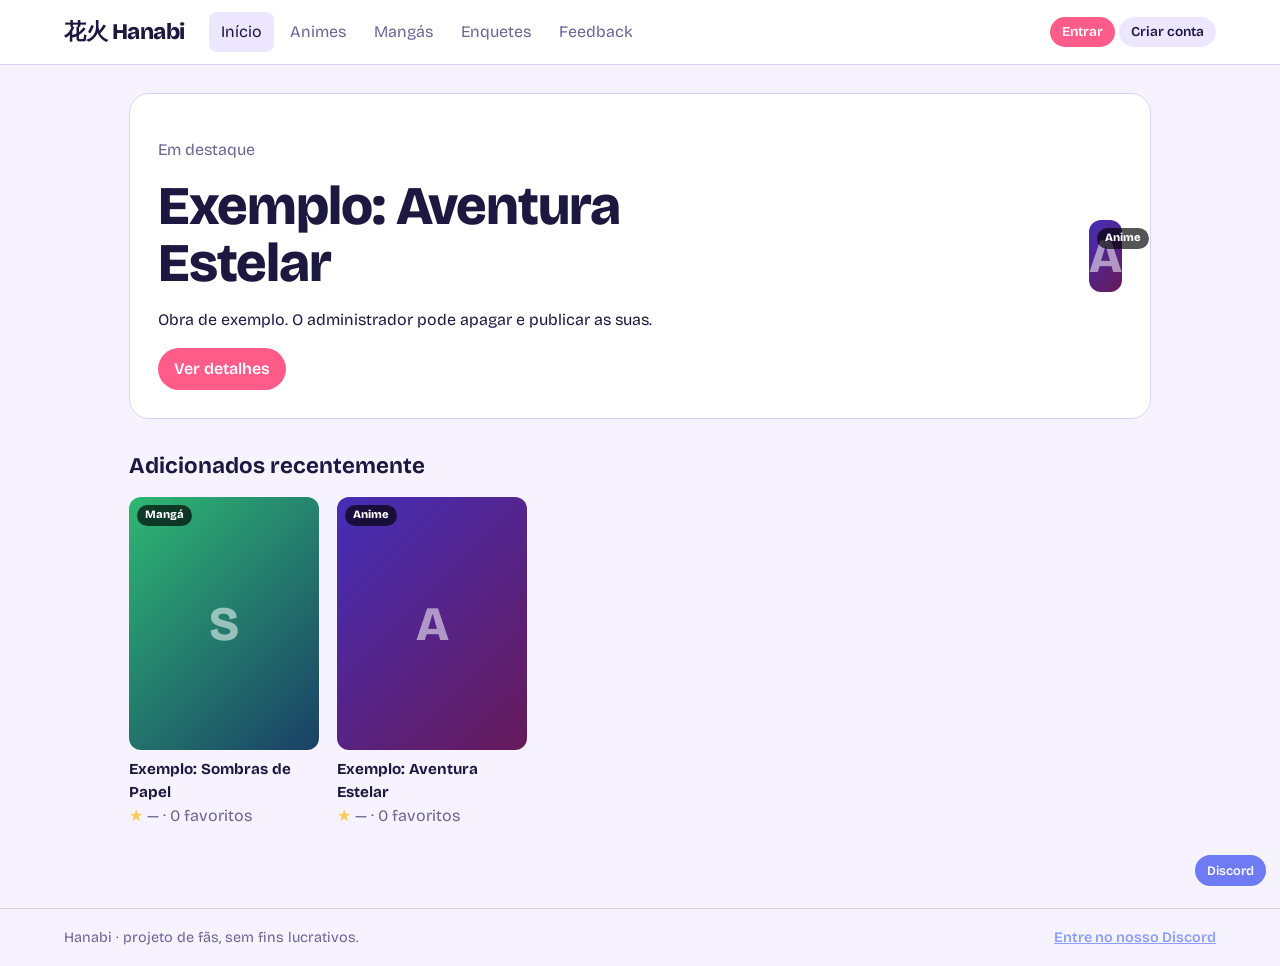
==== index.html @ c7d8fde0 "Upload de arquivos do site" ====
<!DOCTYPE html>
<html lang="pt-BR">
<head>
<meta charset="UTF-8">
<meta name="viewport" content="width=device-width, initial-scale=1">
<title>Hanabi · Animes e Mangás</title>
<link rel="preconnect" href="https://fonts.googleapis.com">
<link href="https://fonts.googleapis.com/css2?family=Bricolage+Grotesque:wght@400;600;800&display=swap" rel="stylesheet">
<link rel="stylesheet" href="style.css">
</head>
<body>
<header class="top">
  <a class="logo" href="#" data-tab="home">花火 Hanabi</a>
  <nav id="nav">
    <button data-tab="home">Início</button>
    <button data-tab="anime">Animes</button>
    <button data-tab="manga">Mangás</button>
    <button data-tab="polls">Enquetes</button>
    <button data-tab="feedback">Feedback</button>
    <button data-tab="admin" id="navAdmin" hidden>Painel</button>
  </nav>
  <div id="userbox"></div>
</header>

<main id="app"></main>

<footer class="foot">
  <span>Hanabi · projeto de fãs, sem fins lucrativos.</span>
  <a class="discord" href="https://discord.gg/aMRP29tGwy" target="_blank" rel="noopener">Entre no nosso Discord</a>
</footer>

<a class="discord-float" href="https://discord.gg/aMRP29tGwy" target="_blank" rel="noopener" aria-label="Entrar no Discord">Discord</a>

<dialog id="modal"></dialog>
<div id="toast" role="status"></div>
<script src="app.js"></script>
</body>
</html>
---- style.css ----
:root{--bg:#15122b;--panel:#201c3d;--panel2:#2b2650;--ink:#f3f0ff;--mute:#a9a3d1;--accent:#ff5c8a;--gold:#ffc857;--line:#3a3466;--r:12px}
@media(prefers-color-scheme:light){:root{--bg:#f6f3ff;--panel:#fff;--panel2:#ece7ff;--ink:#1d1840;--mute:#6a6492;--line:#d9d2f5}}
*{box-sizing:border-box}
body{margin:0;background:var(--bg);color:var(--ink);font-family:"Bricolage Grotesque",system-ui,sans-serif;line-height:1.5}
a{color:inherit}
button,input,textarea,select{font:inherit;color:inherit}
:focus-visible{outline:2px solid var(--gold);outline-offset:2px}
.top{display:flex;flex-wrap:wrap;gap:12px 24px;align-items:center;padding:12px 5vw;background:var(--panel);border-bottom:1px solid var(--line);position:sticky;top:0;z-index:5}
.logo{font-weight:800;font-size:1.4rem;text-decoration:none;letter-spacing:-.5px}
nav{display:flex;gap:4px;flex:1;flex-wrap:wrap}
nav button{background:none;border:0;padding:8px 12px;border-radius:8px;cursor:pointer;color:var(--mute)}
nav button:hover,nav button.on{background:var(--panel2);color:var(--ink)}
main{max-width:1150px;margin:0 auto;padding:28px 5vw 80px;min-height:70vh}
h1{font-size:clamp(2rem,5vw,3.4rem);line-height:1.05;margin:0 0 10px;font-weight:800;letter-spacing:-1px}
h2{font-size:1.4rem;margin:30px 0 14px}
.mute{color:var(--mute)}
.btn{background:var(--accent);color:#fff;border:0;padding:9px 16px;border-radius:999px;cursor:pointer;font-weight:600}
.btn.ghost{background:var(--panel2);color:var(--ink)}
.btn.sm{padding:5px 12px;font-size:.85rem}
.btn:hover{filter:brightness(1.1)}
.hero{display:grid;grid-template-columns:1.2fr 1fr;gap:28px;align-items:center;background:var(--panel);border:1px solid var(--line);border-radius:20px;padding:28px;overflow:hidden}
.hero .cv{aspect-ratio:3/4;max-height:340px;justify-self:end;width:auto}
.grid{display:grid;grid-template-columns:repeat(auto-fill,minmax(160px,1fr));gap:18px}
.card{cursor:pointer;background:none;border:0;text-align:left;padding:0}
.card .cv{aspect-ratio:3/4;width:100%;transition:transform .2s}
.card:hover .cv{transform:translateY(-4px)}
.card b{display:block;margin-top:8px;font-size:.95rem}
.cv{border-radius:var(--r);background-size:cover;background-position:center;display:grid;place-items:center;font-weight:800;font-size:3rem;color:#fff8;position:relative}
.tag{position:absolute;top:8px;left:8px;background:#000a;color:#fff;font-size:.7rem;padding:2px 8px;border-radius:99px}
.star{color:var(--gold)}
.bar{display:flex;gap:10px;flex-wrap:wrap;margin-bottom:18px}
input,textarea,select{background:var(--panel2);border:1px solid var(--line);border-radius:10px;padding:9px 12px;width:100%}
.bar input{max-width:280px}.bar select{max-width:180px}
form.box{background:var(--panel);border:1px solid var(--line);border-radius:var(--r);padding:18px;display:grid;gap:10px;margin-bottom:20px;max-width:560px}
label{font-size:.85rem;color:var(--mute);display:grid;gap:4px}
.row{background:var(--panel);border:1px solid var(--line);border-radius:10px;padding:10px 14px;display:flex;justify-content:space-between;gap:10px;align-items:center;margin-bottom:8px}
.cmt{border-left:3px solid var(--accent);padding:4px 12px;margin:10px 0}
.perm{display:block;font-size:.75rem;color:var(--gold)}
.opt{position:relative;width:100%;text-align:left;background:var(--panel2);border:1px solid var(--line);border-radius:10px;padding:10px 14px;margin-bottom:8px;cursor:pointer;overflow:hidden}
.opt i{position:absolute;inset:0 auto 0 0;background:var(--accent);opacity:.3}
.opt span{position:relative;display:flex;justify-content:space-between}
dialog{border:1px solid var(--line);border-radius:18px;background:var(--panel);color:var(--ink);width:min(780px,94vw);max-height:90vh;padding:24px}
dialog::backdrop{background:#000a}
.det{display:grid;grid-template-columns:200px 1fr;gap:22px}
.det .cv{aspect-ratio:3/4}
.stars button{background:none;border:0;font-size:1.6rem;cursor:pointer;color:var(--line)}
.stars button.on{color:var(--gold)}
.viewer img{width:100%;display:block;margin:0 auto}
.viewer iframe,.viewer video{width:100%;aspect-ratio:16/9;border:0;border-radius:var(--r)}
.foot{display:flex;justify-content:space-between;flex-wrap:wrap;gap:8px;padding:18px 5vw;border-top:1px solid var(--line);color:var(--mute);font-size:.9rem}
.discord{color:#8c9eff;font-weight:600}
.discord-float{position:fixed;right:14px;bottom:14px;background:#5865f2;color:#fff;text-decoration:none;font-size:.8rem;font-weight:600;padding:6px 12px;border-radius:99px;opacity:.85;z-index:4}
.discord-float:hover{opacity:1}
#toast{position:fixed;left:50%;bottom:60px;transform:translate(-50%,20px);background:var(--ink);color:var(--bg);padding:10px 18px;border-radius:99px;opacity:0;pointer-events:none;transition:.25s;z-index:20}
#toast.show{opacity:1;transform:translate(-50%,0)}
@media(max-width:700px){.hero,.det{grid-template-columns:1fr}.hero .cv{justify-self:start;max-height:240px}.discord-float{bottom:64px}}
@media(prefers-reduced-motion:reduce){*{transition:none!important}}
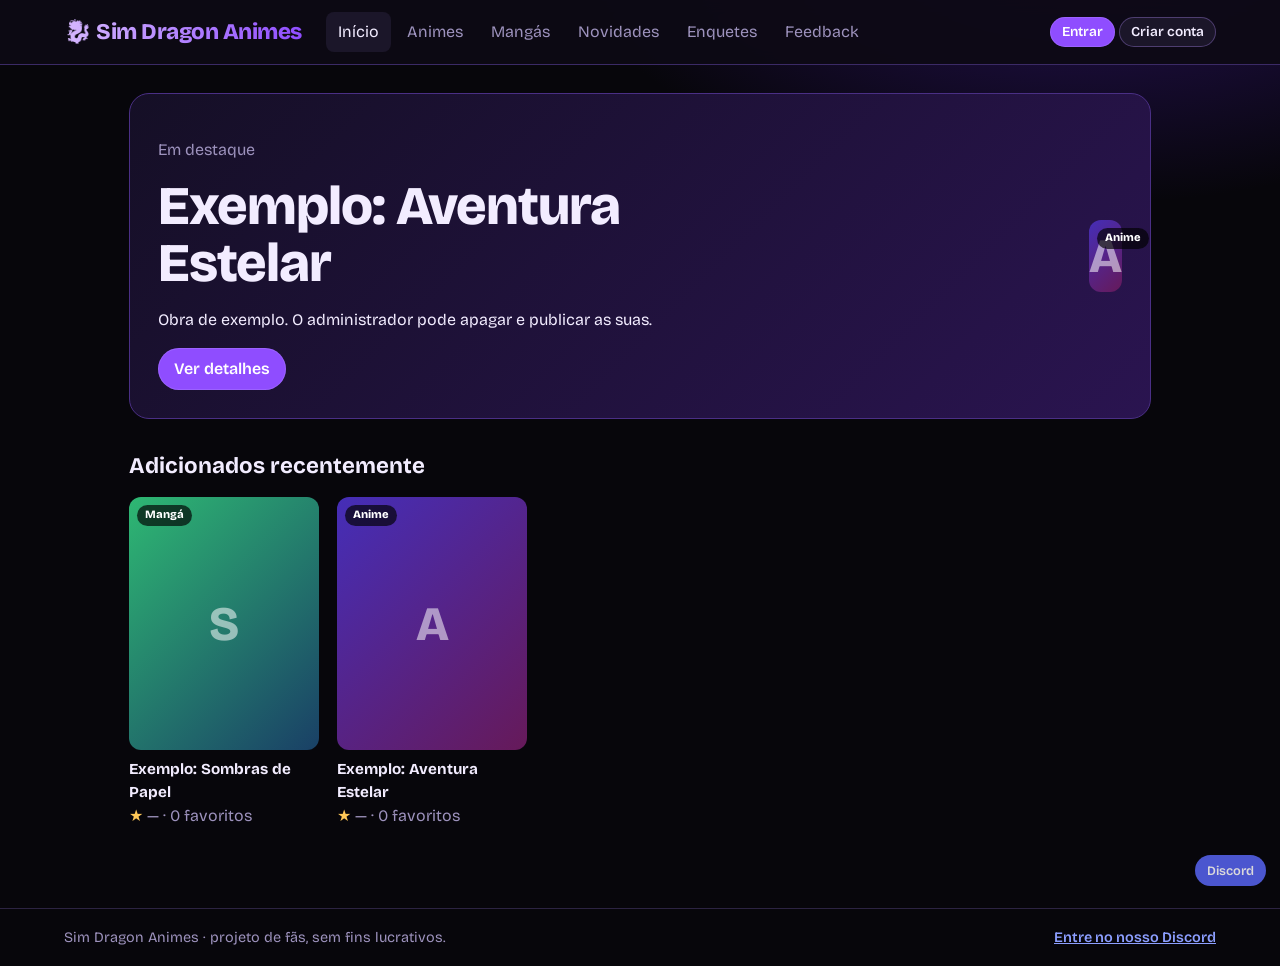
==== commit c17380cd: "Arquivos do site" ====
--- a/index.html
+++ b/index.html
@@ -3,18 +3,20 @@
 <head>
 <meta charset="UTF-8">
 <meta name="viewport" content="width=device-width, initial-scale=1">
-<title>Hanabi · Animes e Mangás</title>
+<title>Sim Dragon Animes · Animes e Mangás</title>
+<link rel="icon" href="data:image/svg+xml,<svg xmlns='http://www.w3.org/2000/svg' viewBox='0 0 100 100'><text y='.9em' font-size='90'>🐉</text></svg>">
 <link rel="preconnect" href="https://fonts.googleapis.com">
 <link href="https://fonts.googleapis.com/css2?family=Bricolage+Grotesque:wght@400;600;800&display=swap" rel="stylesheet">
 <link rel="stylesheet" href="style.css">
 </head>
 <body>
 <header class="top">
-  <a class="logo" href="#" data-tab="home">花火 Hanabi</a>
+  <a class="logo" href="#" data-tab="home">🐉 Sim Dragon Animes</a>
   <nav id="nav">
     <button data-tab="home">Início</button>
     <button data-tab="anime">Animes</button>
     <button data-tab="manga">Mangás</button>
+    <button data-tab="news">Novidades</button>
     <button data-tab="polls">Enquetes</button>
     <button data-tab="feedback">Feedback</button>
     <button data-tab="admin" id="navAdmin" hidden>Painel</button>
@@ -25,7 +27,7 @@
 <main id="app"></main>
 
 <footer class="foot">
-  <span>Hanabi · projeto de fãs, sem fins lucrativos.</span>
+  <span>Sim Dragon Animes · projeto de fãs, sem fins lucrativos.</span>
   <a class="discord" href="https://discord.gg/aMRP29tGwy" target="_blank" rel="noopener">Entre no nosso Discord</a>
 </footer>
 
--- a/style.css
+++ b/style.css
@@ -1,5 +1,4 @@
-:root{--bg:#15122b;--panel:#201c3d;--panel2:#2b2650;--ink:#f3f0ff;--mute:#a9a3d1;--accent:#ff5c8a;--gold:#ffc857;--line:#3a3466;--r:12px}
-@media(prefers-color-scheme:light){:root{--bg:#f6f3ff;--panel:#fff;--panel2:#ece7ff;--ink:#1d1840;--mute:#6a6492;--line:#d9d2f5}}
+:root{--bg:#07060b;--panel:#110e1a;--panel2:#1b1629;--ink:#f2ecff;--mute:#9d92bd;--accent:#8f4dff;--gold:#ffc857;--line:#2c2342;--r:12px}
 *{box-sizing:border-box}
 body{margin:0;background:var(--bg);color:var(--ink);font-family:"Bricolage Grotesque",system-ui,sans-serif;line-height:1.5}
 a{color:inherit}
@@ -55,3 +54,25 @@
 #toast.show{opacity:1;transform:translate(-50%,0)}
 @media(max-width:700px){.hero,.det{grid-template-columns:1fr}.hero .cv{justify-self:start;max-height:240px}.discord-float{bottom:64px}}
 @media(prefers-reduced-motion:reduce){*{transition:none!important}}
+.av{width:36px;height:36px;border-radius:50%;object-fit:cover;background:var(--accent);display:inline-grid;place-items:center;color:#fff;font-weight:800;vertical-align:middle}
+.av.lg{width:96px;height:96px;font-size:2.2rem;border:4px solid var(--panel);display:grid;margin:-48px 0 0 18px}
+.ban{height:150px;border-radius:var(--r);background:linear-gradient(120deg,var(--panel2),var(--accent)) center/cover}
+.phead{margin-bottom:20px}
+.who{background:none;border:0;cursor:pointer;display:inline-flex;gap:8px;align-items:center;padding:0;font-weight:600}
+.who .av{width:28px;height:28px;font-size:.8rem}
+.dbtn{display:inline-flex;gap:8px;align-items:center;background:#5865f2;color:#fff;text-decoration:none;padding:8px 16px;border-radius:99px;font-weight:600}
+button.row{width:100%;color:inherit;cursor:pointer;text-align:left}
+.viewer img[data-next]{cursor:pointer}
+
+body{background:radial-gradient(900px 500px at 85% -10%,#2a1260 0,transparent 60%),var(--bg) fixed}
+.logo{background:linear-gradient(90deg,#d6b8ff,#8f4dff);-webkit-background-clip:text;background-clip:text;color:transparent}
+.top{background:#0d0a15ee;backdrop-filter:blur(8px);border-bottom-color:#3b2a66}
+.hero{background:linear-gradient(135deg,#150f26,#2a1450);border-color:#4a2f85}
+.card:hover .cv{box-shadow:0 8px 26px #8f4dff66}
+.btn{box-shadow:0 0 0 1px #b58cff55 inset}
+dialog{border-color:#4a2f85}
+.lvl{display:flex;gap:10px;align-items:center;flex-wrap:wrap;margin:6px 0}
+.lvl i{flex:1;min-width:120px;max-width:260px;height:8px;border-radius:9px;background:var(--panel2);overflow:hidden}
+.lvl u{display:block;height:100%;background:linear-gradient(90deg,#8f4dff,#d6b8ff)}
+.like{background:none;border:0;cursor:pointer;color:var(--mute);padding:0 6px}
+.like.on{color:var(--accent);font-weight:600}
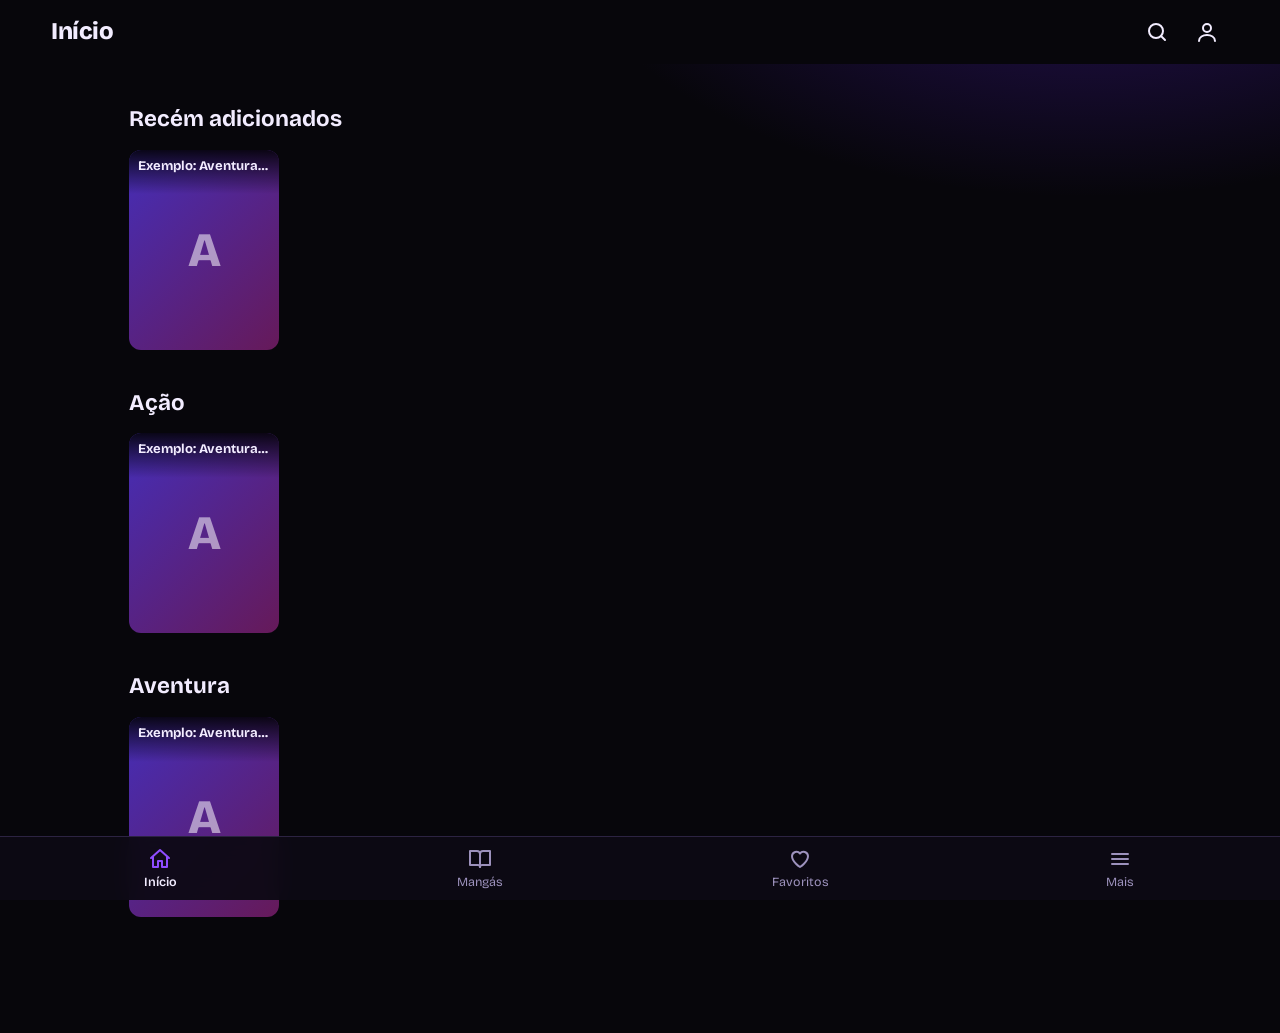
==== commit 4cd8b726: "Arquivos do site" ====
--- a/index.html
+++ b/index.html
@@ -2,8 +2,8 @@
 <html lang="pt-BR">
 <head>
 <meta charset="UTF-8">
-<meta name="viewport" content="width=device-width, initial-scale=1">
-<title>Sim Dragon Animes · Animes e Mangás</title>
+<meta name="viewport" content="width=device-width, initial-scale=1, viewport-fit=cover">
+<title>Sim Dragon Animes</title>
 <link rel="icon" href="data:image/svg+xml,<svg xmlns='http://www.w3.org/2000/svg' viewBox='0 0 100 100'><text y='.9em' font-size='90'>🐉</text></svg>">
 <link rel="preconnect" href="https://fonts.googleapis.com">
 <link href="https://fonts.googleapis.com/css2?family=Bricolage+Grotesque:wght@400;600;800&display=swap" rel="stylesheet">
@@ -11,30 +11,20 @@
 </head>
 <body>
 <header class="top">
-  <a class="logo" href="#" data-tab="home">🐉 Sim Dragon Animes</a>
-  <nav id="nav">
-    <button data-tab="home">Início</button>
-    <button data-tab="anime">Animes</button>
-    <button data-tab="manga">Mangás</button>
-    <button data-tab="news">Novidades</button>
-    <button data-tab="polls">Enquetes</button>
-    <button data-tab="feedback">Feedback</button>
-    <button data-tab="admin" id="navAdmin" hidden>Painel</button>
-  </nav>
-  <div id="userbox"></div>
+  <h1 id="ptitle">Início</h1>
+  <button class="ic" data-act="search" aria-label="Buscar"><svg viewBox="0 0 24 24" width="24" height="24" fill="none" stroke="currentColor" stroke-width="2" stroke-linecap="round"><circle cx="11" cy="11" r="7"/><path d="m20 20-4-4"/></svg></button>
+  <button class="ic me" id="meBtn" data-tab="more" aria-label="Perfil"></button>
 </header>
-
 <main id="app"></main>
-
-<footer class="foot">
-  <span>Sim Dragon Animes · projeto de fãs, sem fins lucrativos.</span>
-  <a class="discord" href="https://discord.gg/aMRP29tGwy" target="_blank" rel="noopener">Entre no nosso Discord</a>
-</footer>
-
-<a class="discord-float" href="https://discord.gg/aMRP29tGwy" target="_blank" rel="noopener" aria-label="Entrar no Discord">Discord</a>
-
+<div class="bnav" role="navigation">
+  <button data-tab="home"><svg viewBox="0 0 24 24" width="24" height="24" fill="none" stroke="currentColor" stroke-width="2" stroke-linecap="round" stroke-linejoin="round"><path d="M3 11 12 3l9 8"/><path d="M5 10v10h5v-6h4v6h5V10"/></svg><span>Início</span></button>
+  <button data-tab="manga"><svg viewBox="0 0 24 24" width="24" height="24" fill="none" stroke="currentColor" stroke-width="2" stroke-linecap="round" stroke-linejoin="round"><path d="M2 4h7a3 3 0 0 1 3 3v13a2 2 0 0 0-2-2H2z"/><path d="M22 4h-7a3 3 0 0 0-3 3v13a2 2 0 0 1 2-2h8z"/></svg><span>Mangás</span></button>
+  <button data-tab="favs"><svg viewBox="0 0 24 24" width="24" height="24" fill="none" stroke="currentColor" stroke-width="2" stroke-linecap="round" stroke-linejoin="round"><path d="M12 20s-8-5-8-11a4.5 4.5 0 0 1 8-2.5A4.5 4.5 0 0 1 20 9c0 6-8 11-8 11z"/></svg><span>Favoritos</span></button>
+  <button data-tab="more"><svg viewBox="0 0 24 24" width="24" height="24" fill="none" stroke="currentColor" stroke-width="2" stroke-linecap="round"><path d="M4 7h16M4 12h16M4 17h16"/></svg><span>Mais</span></button>
+</div>
 <dialog id="modal"></dialog>
 <div id="toast" role="status"></div>
+<script src="i18n.js"></script>
 <script src="app.js"></script>
 </body>
 </html>
--- a/style.css
+++ b/style.css
@@ -76,3 +76,73 @@
 .lvl u{display:block;height:100%;background:linear-gradient(90deg,#8f4dff,#d6b8ff)}
 .like{background:none;border:0;cursor:pointer;color:var(--mute);padding:0 6px}
 .like.on{color:var(--accent);font-weight:600}
+/* ---- Layout estilo app (barra inferior) ---- */
+.top{flex-wrap:nowrap;gap:6px;padding:10px 4vw;background:var(--bg);backdrop-filter:none;border:0}
+.top h1{flex:1;margin:0;font-size:1.5rem;letter-spacing:-.5px}
+.ic{background:none;border:0;color:var(--ink);cursor:pointer;width:44px;height:44px;border-radius:50%;display:grid;place-items:center;padding:0}
+.ic.me .av{width:38px;height:38px}
+main{padding-bottom:110px;padding-top:8px}
+#app>h1{display:none}
+.bnav{position:fixed;left:0;right:0;bottom:0;display:flex;background:#0d0a15f2;border-top:1px solid var(--line);padding-bottom:env(safe-area-inset-bottom);z-index:6;backdrop-filter:blur(10px)}
+.bnav button{flex:1;background:none;border:0;color:var(--mute);display:grid;justify-items:center;gap:2px;padding:10px 0 8px;font-size:.78rem;cursor:pointer}
+.bnav button.on{color:var(--ink);font-weight:600}
+.bnav button.on svg{color:var(--accent)}
+.hrow{display:flex;gap:12px;overflow-x:auto;scroll-snap-type:x proximity;padding-bottom:6px;scrollbar-width:none}
+.hrow::-webkit-scrollbar{display:none}
+.hrow .card{flex:0 0 150px;scroll-snap-align:start}
+.card{position:relative}
+.card b{position:absolute;top:0;left:0;right:0;margin:0;padding:7px 9px 18px;background:linear-gradient(#000d,#0000);border-radius:var(--r) var(--r) 0 0;font-size:.82rem;white-space:nowrap;overflow:hidden;text-overflow:ellipsis}
+.rt{position:absolute;right:6px;bottom:6px;background:#000a;color:var(--gold);font-style:normal;font-size:.75rem;padding:1px 7px;border-radius:99px}
+.ucard,.mlist,.panel{background:var(--panel);border-radius:18px;padding:16px;margin-bottom:14px}
+.ucard{display:flex;align-items:center;gap:14px}.ucard span{flex:1;min-width:0}
+.ucard.col{display:block}
+.ucard b,.mi b{display:block}
+.ucard small,.mi small{color:var(--mute);display:block;overflow:hidden;text-overflow:ellipsis}
+.av.xl{width:64px;height:64px;font-size:1.6rem}
+.mi{display:flex;gap:16px;align-items:center;width:100%;background:none;border:0;text-align:left;cursor:pointer;padding:12px 4px;text-decoration:none;color:inherit}
+.mi svg{flex:none}
+.panel{display:grid;gap:8px}
+.opt.lang.on{border-color:var(--accent)}
+.empty{color:var(--mute);padding:48px 0;text-align:center}
+.discord-float,.foot{display:none}
+/* ---- Página da obra e comentários ---- */
+dialog.full{width:100vw;max-width:100vw;height:100dvh;max-height:100dvh;border:0;border-radius:0;padding:0;background:var(--bg);overflow-y:auto}
+.pad{padding:16px}
+.hero2{position:relative;height:62vh;min-height:380px;background-size:cover;background-position:center top;display:flex;flex-direction:column;justify-content:space-between}
+.hero2::after{content:"";position:absolute;inset:0;background:linear-gradient(#0009,#0000 25%,#0000 45%,var(--bg));pointer-events:none}
+.hbar,.hinfo{position:relative;z-index:1;padding:12px 14px}
+.hbar{display:flex;justify-content:space-between}
+.hbar .ic{background:#0007;color:#fff}
+.hinfo h1{font-size:clamp(1.8rem,7vw,2.6rem);margin:10px 0 6px;color:#fff}
+.meta{margin:0;color:#cfc6ea}
+.pill{display:inline-flex;gap:8px;align-items:center;font-size:1rem;padding:10px 18px}
+.age{display:inline-grid;place-items:center;min-width:24px;height:24px;border-radius:5px;background:#d4a90a;color:#111;font-weight:800;font-size:.8rem;padding:0 5px;margin-right:4px}
+.age.aL{background:#2e9e4f;color:#fff}.age.a10{background:#1b7fd0;color:#fff}.age.a14{background:#e8801a}.age.a16{background:#d93a2f;color:#fff}.age.a18{background:#111;color:#fff;border:1px solid #fff4}
+.acts{display:flex;justify-content:center;gap:34px;padding:14px 10px}
+.acts button{background:none;border:0;color:var(--ink);display:grid;justify-items:center;gap:4px;cursor:pointer;position:relative}
+.acts svg{width:30px;height:30px}
+.acts .on{color:var(--accent)}.acts .on svg,.hl.on svg{fill:currentColor}
+.bd{position:absolute;top:-8px;right:-12px;background:var(--accent);color:#fff;border-radius:99px;font-size:.7rem;padding:1px 7px}
+.desc,.srow,.sortrow,.rtv{margin-left:16px;margin-right:16px}
+.desc{font-size:1.05rem}
+.srow{display:flex;justify-content:space-between;align-items:center;gap:10px;flex-wrap:wrap}
+.srow select{width:auto}
+.sortrow{display:flex;justify-content:flex-end;margin-top:10px;margin-bottom:10px}
+.sortrow .btn{display:inline-flex;gap:8px;align-items:center;border-radius:12px}
+.ep{display:flex;gap:14px;align-items:center;width:calc(100% - 32px);margin:0 16px;background:none;border:0;color:inherit;text-align:left;cursor:pointer;padding:6px 0}
+.ep .th{flex:0 0 42%;aspect-ratio:16/9;border-radius:10px;background-size:cover;background-position:center}
+.ep b{display:block}.ok{color:var(--gold);font-style:normal}
+.chead{display:flex;align-items:center;gap:8px;padding:10px 12px;position:sticky;top:0;background:var(--bg);z-index:2}
+.chead h2{flex:1;margin:0}
+.ic.lbl{width:auto;border-radius:99px;padding:0 12px;gap:6px;font-size:.85rem;display:inline-flex}
+.clist{padding:0 16px 20px}
+.cm{border-bottom:1px solid var(--line);padding:14px 0}
+.cmain{display:flex;gap:14px}.cbody{flex:1;min-width:0}.cbody p{margin:2px 0;overflow-wrap:anywhere}
+.cm .av{width:44px;height:44px}
+.hl{background:none;border:0;color:var(--mute);display:grid;justify-items:center;cursor:pointer;font-weight:600}
+.hl.on{color:var(--accent)}
+.lk{background:none;border:0;color:var(--mute);cursor:pointer;padding:0;font:inherit;text-decoration:underline}
+.rp{display:flex;gap:10px;margin:12px 0 0 58px}.rp .av{width:34px;height:34px}.rp p{margin:0}
+.cbar{position:sticky;bottom:0;display:flex;gap:10px;align-items:center;padding:10px 12px;background:var(--bg);border-top:1px solid var(--line)}
+.cbar input{flex:1;border-radius:99px;padding:12px 16px}
+.cbar .av{width:40px;height:40px;flex:none}
